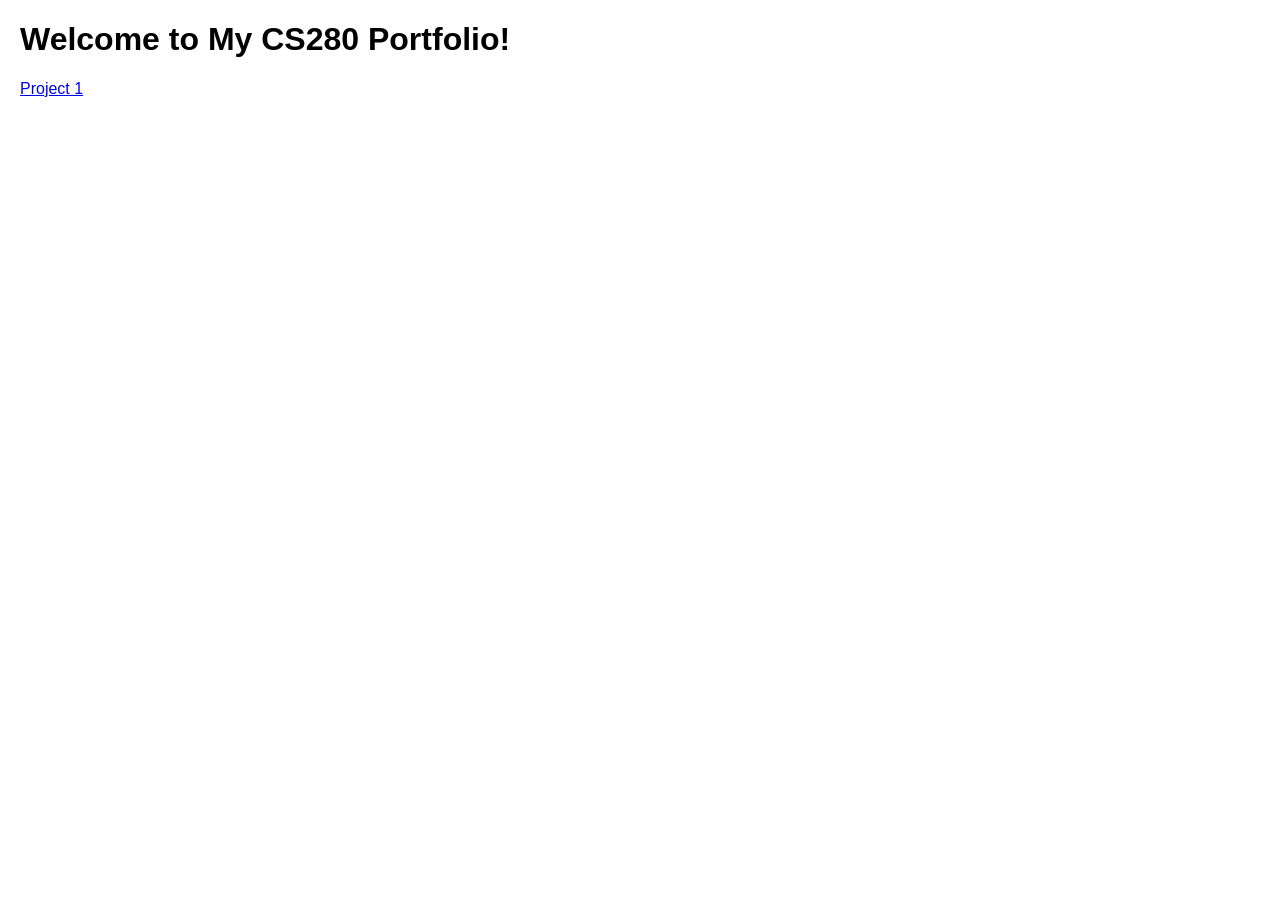
==== index.html @ 4edcb29e "mainpage update" ====
<!DOCTYPE html>
<html>
<head>
    <title>My Portfolio</title>
    <style>
        body {
            font-family: Arial, sans-serif;
            margin: 20px;
        }
    </style>
</head>
<body>
    <h1>Welcome to My CS280 Portfolio!</h1>
    <a href="./1/index.html">Project 1</a>
</body>
</html>
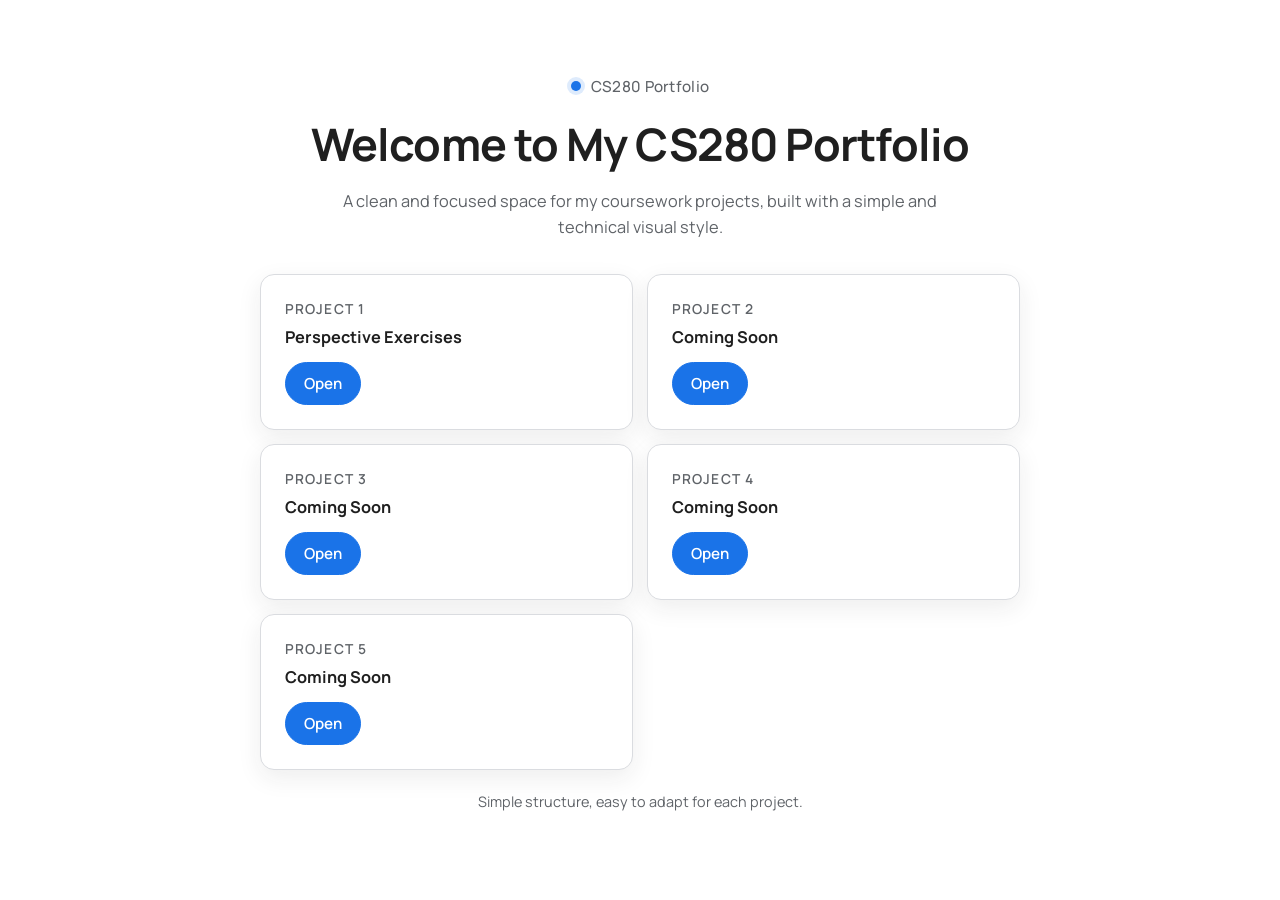
==== commit cbe52572: "update on css" ====
--- a/index.html
+++ b/index.html
@@ -1,16 +1,193 @@
 <!DOCTYPE html>
-<html>
+<html lang="en">
 <head>
+    <meta charset="UTF-8" />
+    <meta name="viewport" content="width=device-width, initial-scale=1.0" />
     <title>My Portfolio</title>
     <style>
+        @import url("https://fonts.googleapis.com/css2?family=Manrope:wght@400;500;700&display=swap");
+
+        :root {
+            --bg: #ffffff;
+            --text: #1f1f1f;
+            --muted: #5f6368;
+            --border: #dadce0;
+            --primary: #1a73e8;
+            --surface: #ffffff;
+            --shadow: 0 8px 24px rgba(32, 33, 36, 0.08);
+        }
+
+        * {
+            box-sizing: border-box;
+        }
+
         body {
-            font-family: Arial, sans-serif;
-            margin: 20px;
+            margin: 0;
+            min-height: 100vh;
+            display: grid;
+            place-items: center;
+            padding: 24px;
+            background: var(--bg);
+            color: var(--text);
+            font-family: "Manrope", "Segoe UI", sans-serif;
+        }
+
+        .main {
+            width: 100%;
+            max-width: 760px;
+            text-align: center;
+        }
+
+        .brand {
+            display: inline-flex;
+            align-items: center;
+            gap: 10px;
+            margin-bottom: 16px;
+            color: var(--muted);
+            font-size: 0.95rem;
+            font-weight: 500;
+            letter-spacing: 0.02em;
+        }
+
+        .dot {
+            width: 10px;
+            height: 10px;
+            border-radius: 50%;
+            background: var(--primary);
+            box-shadow: 0 0 0 4px rgba(26, 115, 232, 0.14);
+        }
+
+        h1 {
+            margin: 0;
+            font-size: clamp(1.8rem, 3.8vw, 2.8rem);
+            font-weight: 700;
+            letter-spacing: -0.02em;
+        }
+
+        .subtitle {
+            margin: 14px auto 34px;
+            max-width: 640px;
+            color: var(--muted);
+            font-size: 1.02rem;
+            line-height: 1.6;
+        }
+
+        .project-card {
+            border: 1px solid var(--border);
+            border-radius: 14px;
+            background: var(--surface);
+            box-shadow: var(--shadow);
+            padding: 24px;
+            text-align: left;
+            transition: border-color 160ms ease, transform 160ms ease;
+        }
+
+        .project-list {
+            display: grid;
+            grid-template-columns: repeat(2, minmax(0, 1fr));
+            gap: 14px;
+            padding: 0;
+            margin: 0;
+            list-style: none;
+        }
+
+        .project-card:hover {
+            border-color: #c1c7d0;
+            transform: translateY(-2px);
+        }
+
+        .project-label {
+            margin: 0 0 8px;
+            color: var(--muted);
+            font-size: 0.86rem;
+            font-weight: 600;
+            letter-spacing: 0.08em;
+            text-transform: uppercase;
+        }
+
+        .project-title {
+            margin: 0 0 14px;
+            font-size: 1.02rem;
+            font-weight: 700;
+        }
+
+        .project-link {
+            display: inline-block;
+            text-decoration: none;
+            color: #ffffff;
+            background: var(--primary);
+            border: 1px solid var(--primary);
+            border-radius: 999px;
+            padding: 10px 18px;
+            font-weight: 600;
+            font-size: 0.95rem;
+            transition: background-color 140ms ease;
+        }
+
+        .project-link:hover {
+            background: #1765c8;
+        }
+
+        .footer {
+            margin-top: 22px;
+            color: var(--muted);
+            font-size: 0.9rem;
+        }
+
+        @media (max-width: 560px) {
+            .project-list {
+                grid-template-columns: 1fr;
+            }
+
+            .project-card {
+                padding: 20px;
+            }
         }
     </style>
 </head>
 <body>
-    <h1>Welcome to My CS280 Portfolio!</h1>
-    <a href="./1/index.html">Project 1</a>
+    <main class="main">
+        <div class="brand">
+            <span class="dot" aria-hidden="true"></span>
+            <span>CS280 Portfolio</span>
+        </div>
+        <h1>Welcome to My CS280 Portfolio</h1>
+        <p class="subtitle">
+            A clean and focused space for my coursework projects, built with a simple
+            and technical visual style.
+        </p>
+
+        <section aria-label="Projects">
+            <ul class="project-list">
+                <li class="project-card">
+                    <p class="project-label">Project 1</p>
+                    <h2 class="project-title">Perspective Exercises</h2>
+                    <a class="project-link" href="./1/index.html">Open</a>
+                </li>
+                <li class="project-card">
+                    <p class="project-label">Project 2</p>
+                    <h2 class="project-title">Coming Soon</h2>
+                    <a class="project-link" href="./2/index.html">Open</a>
+                </li>
+                <li class="project-card">
+                    <p class="project-label">Project 3</p>
+                    <h2 class="project-title">Coming Soon</h2>
+                    <a class="project-link" href="./3/index.html">Open</a>
+                </li>
+                <li class="project-card">
+                    <p class="project-label">Project 4</p>
+                    <h2 class="project-title">Coming Soon</h2>
+                    <a class="project-link" href="./4/index.html">Open</a>
+                </li>
+                <li class="project-card">
+                    <p class="project-label">Project 5</p>
+                    <h2 class="project-title">Coming Soon</h2>
+                    <a class="project-link" href="./5/index.html">Open</a>
+                </li>
+            </ul>
+        </section>
+
+        <p class="footer">Simple structure, easy to adapt for each project.</p>
+    </main>
 </body>
 </html>
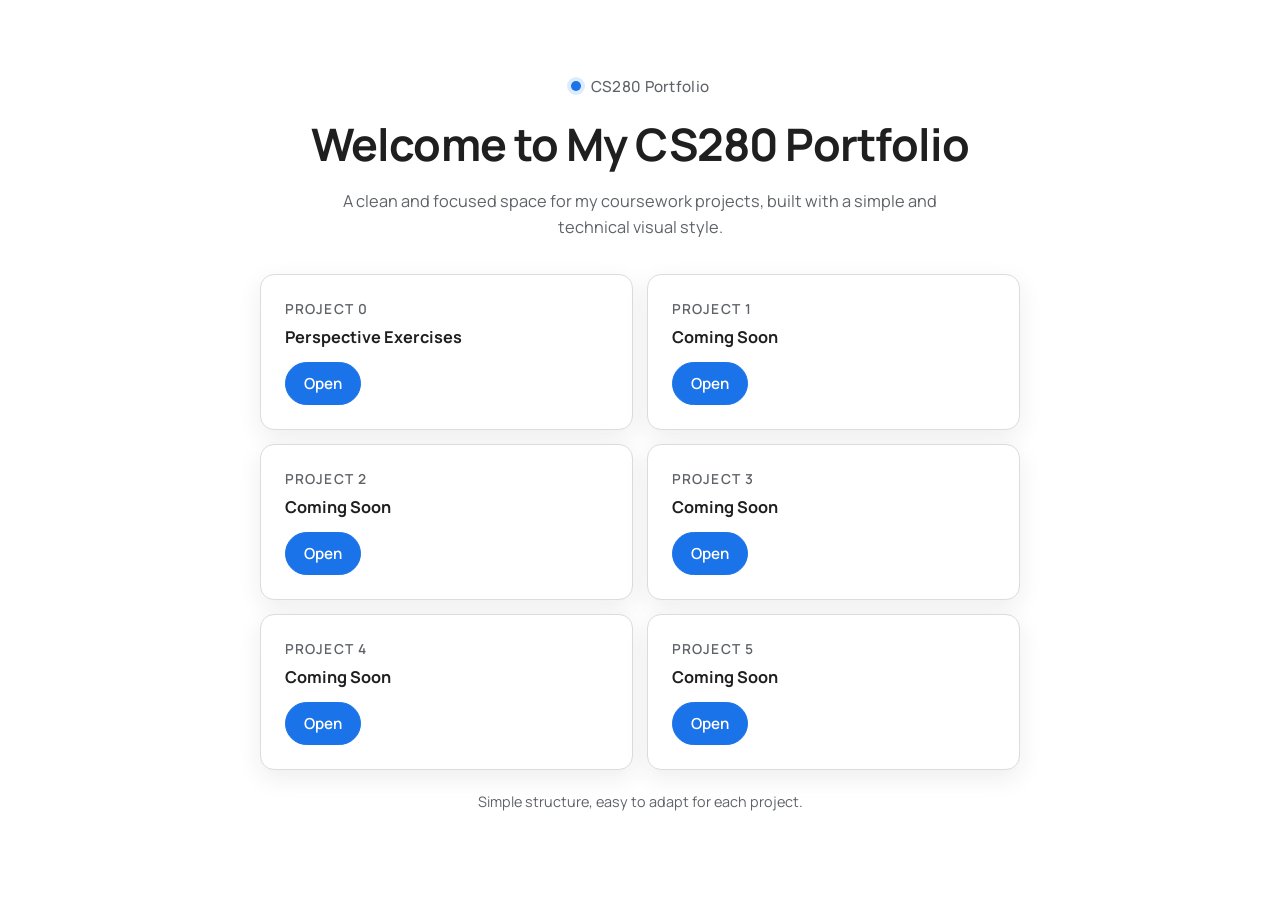
==== commit 8793e39b: "change on project number" ====
--- a/index.html
+++ b/index.html
@@ -160,8 +160,13 @@
         <section aria-label="Projects">
             <ul class="project-list">
                 <li class="project-card">
+                    <p class="project-label">Project 0</p>
+                    <h2 class="project-title">Perspective Exercises</h2>
+                    <a class="project-link" href="./0/index.html">Open</a>
+                </li>
+                <li class="project-card">
                     <p class="project-label">Project 1</p>
-                    <h2 class="project-title">Perspective Exercises</h2>
+                    <h2 class="project-title">Coming Soon</h2>
                     <a class="project-link" href="./1/index.html">Open</a>
                 </li>
                 <li class="project-card">
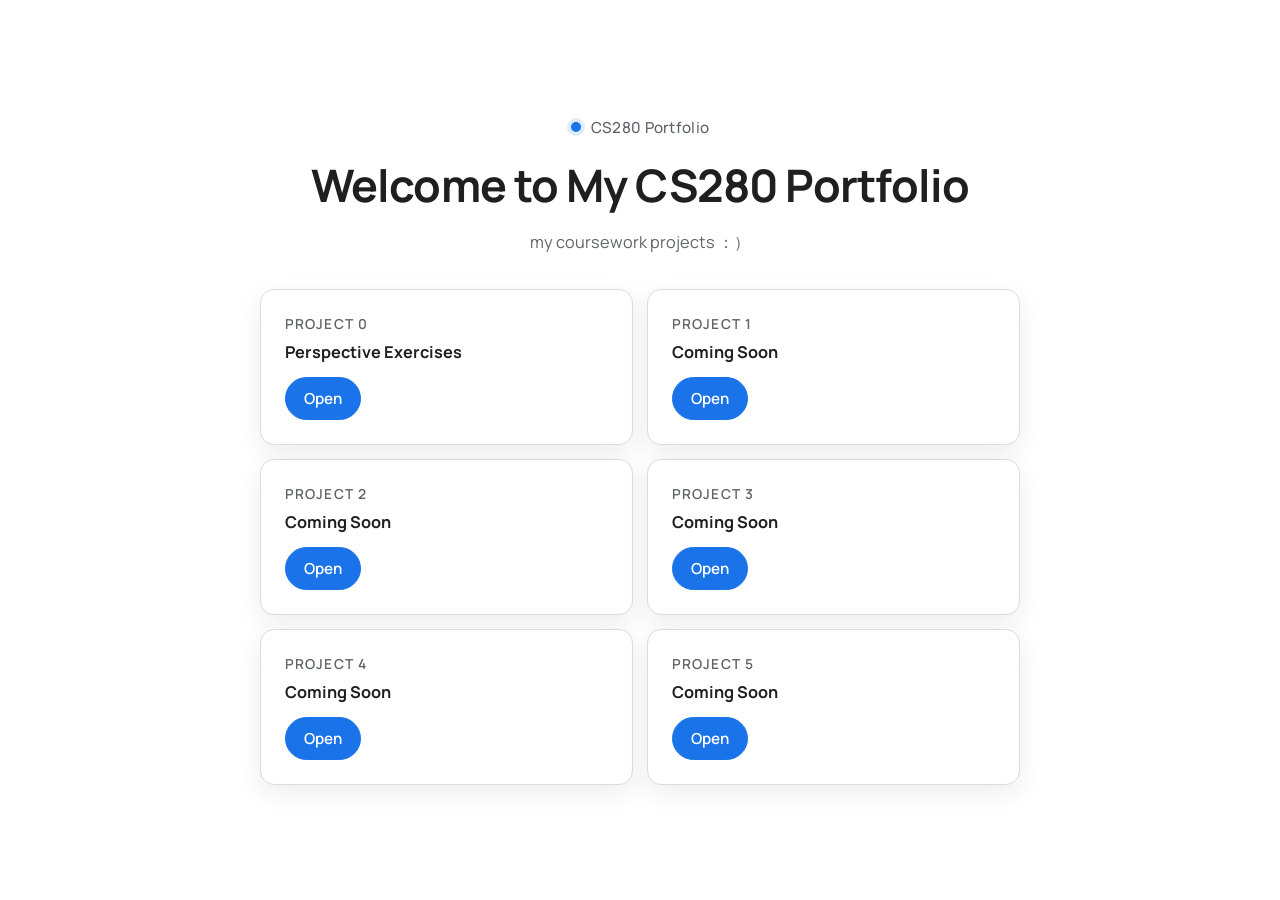
==== commit d6eec6db: "modify subtitle" ====
--- a/index.html
+++ b/index.html
@@ -153,8 +153,7 @@
         </div>
         <h1>Welcome to My CS280 Portfolio</h1>
         <p class="subtitle">
-            A clean and focused space for my coursework projects, built with a simple
-            and technical visual style.
+            my coursework projects ：）
         </p>
 
         <section aria-label="Projects">
@@ -192,7 +191,6 @@
             </ul>
         </section>
 
-        <p class="footer">Simple structure, easy to adapt for each project.</p>
     </main>
 </body>
 </html>
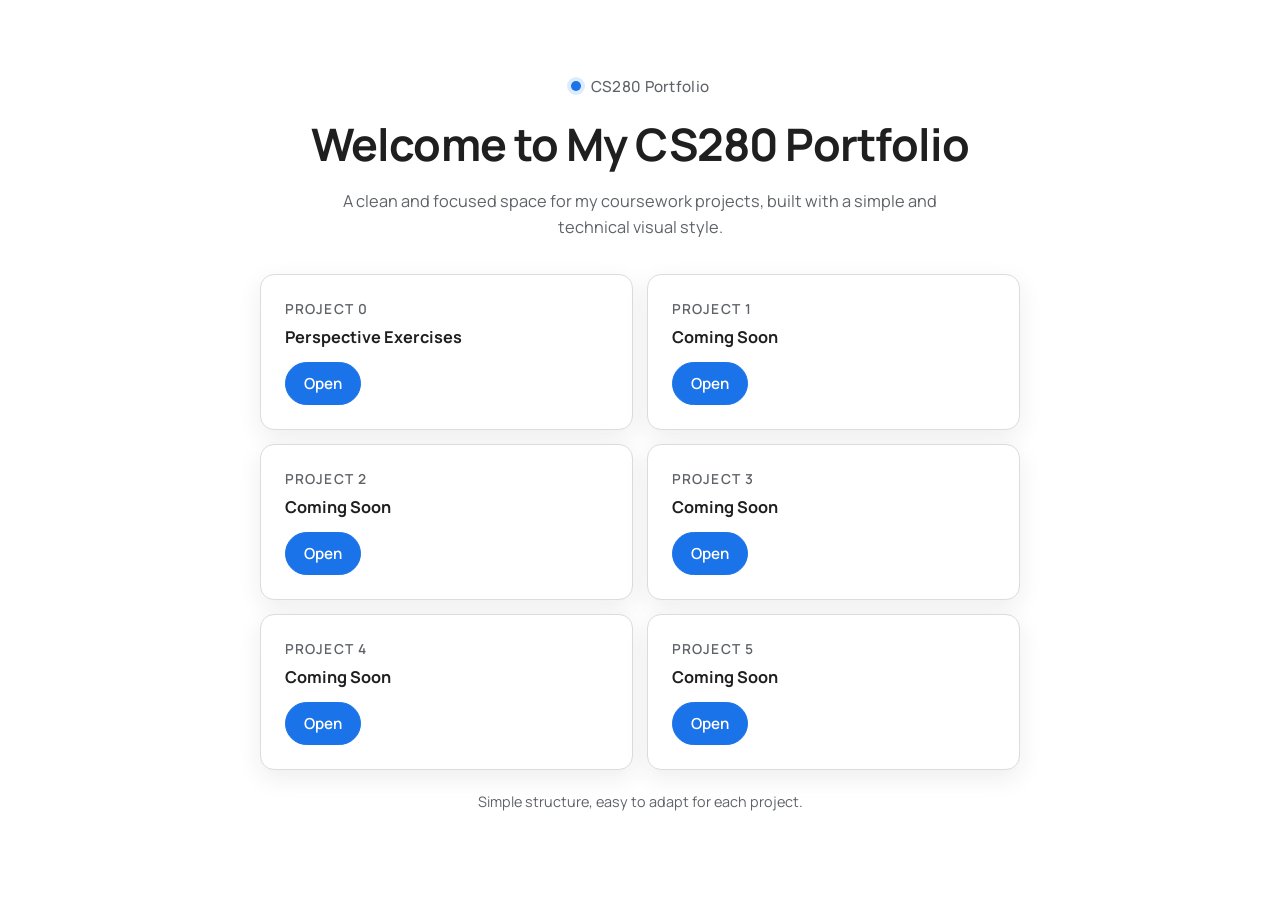
==== commit bb07f4f6: "p2 finish" ====
--- a/index.html
+++ b/index.html
@@ -153,7 +153,8 @@
         </div>
         <h1>Welcome to My CS280 Portfolio</h1>
         <p class="subtitle">
-            my coursework projects ：）
+            A clean and focused space for my coursework projects, built with a simple
+            and technical visual style.
         </p>
 
         <section aria-label="Projects">
@@ -191,6 +192,7 @@
             </ul>
         </section>
 
+        <p class="footer">Simple structure, easy to adapt for each project.</p>
     </main>
 </body>
 </html>
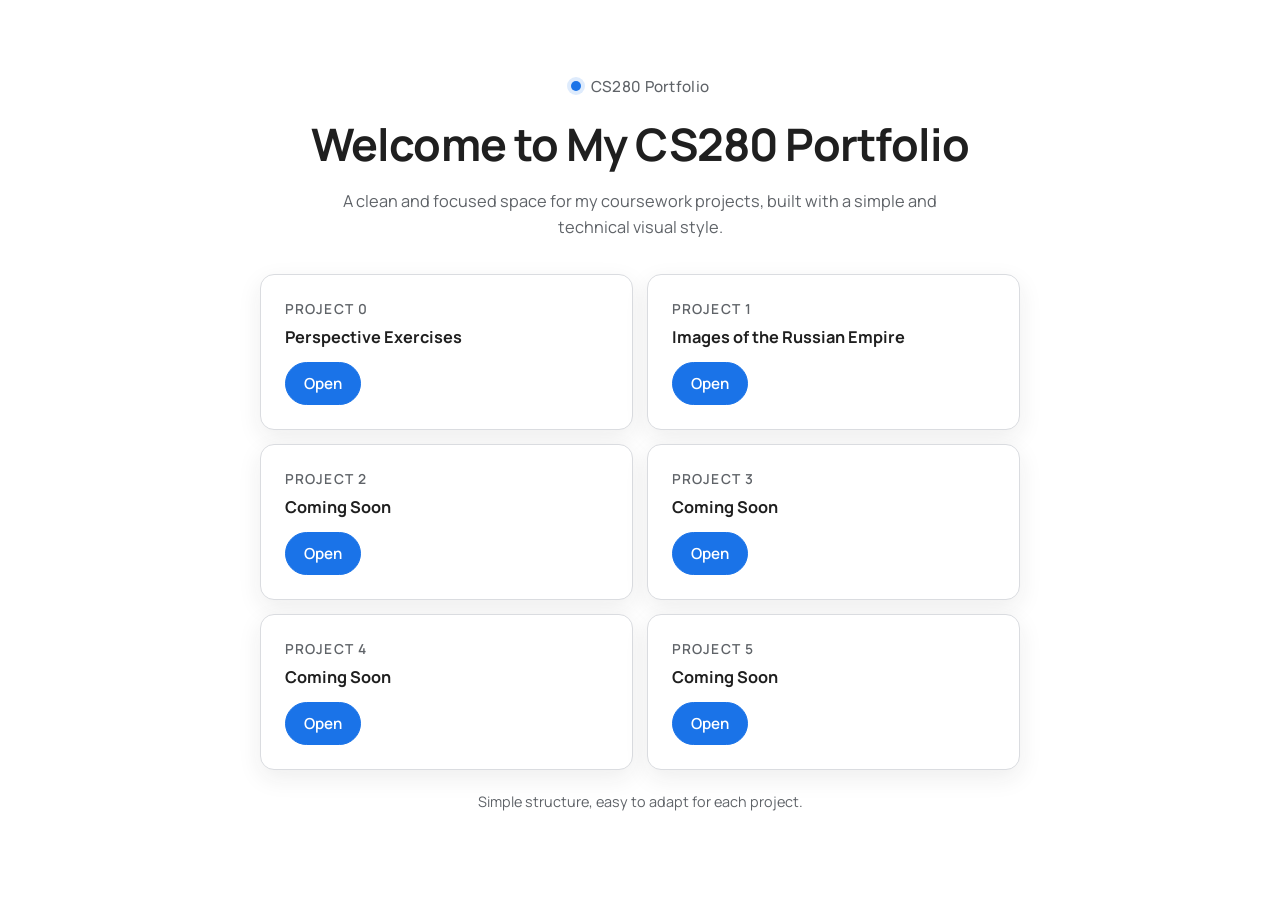
==== commit d24832f9: "repair on html unmatch" ====
--- a/index.html
+++ b/index.html
@@ -166,7 +166,7 @@
                 </li>
                 <li class="project-card">
                     <p class="project-label">Project 1</p>
-                    <h2 class="project-title">Coming Soon</h2>
+                    <h2 class="project-title">Images of the Russian Empire</h2>
                     <a class="project-link" href="./1/index.html">Open</a>
                 </li>
                 <li class="project-card">
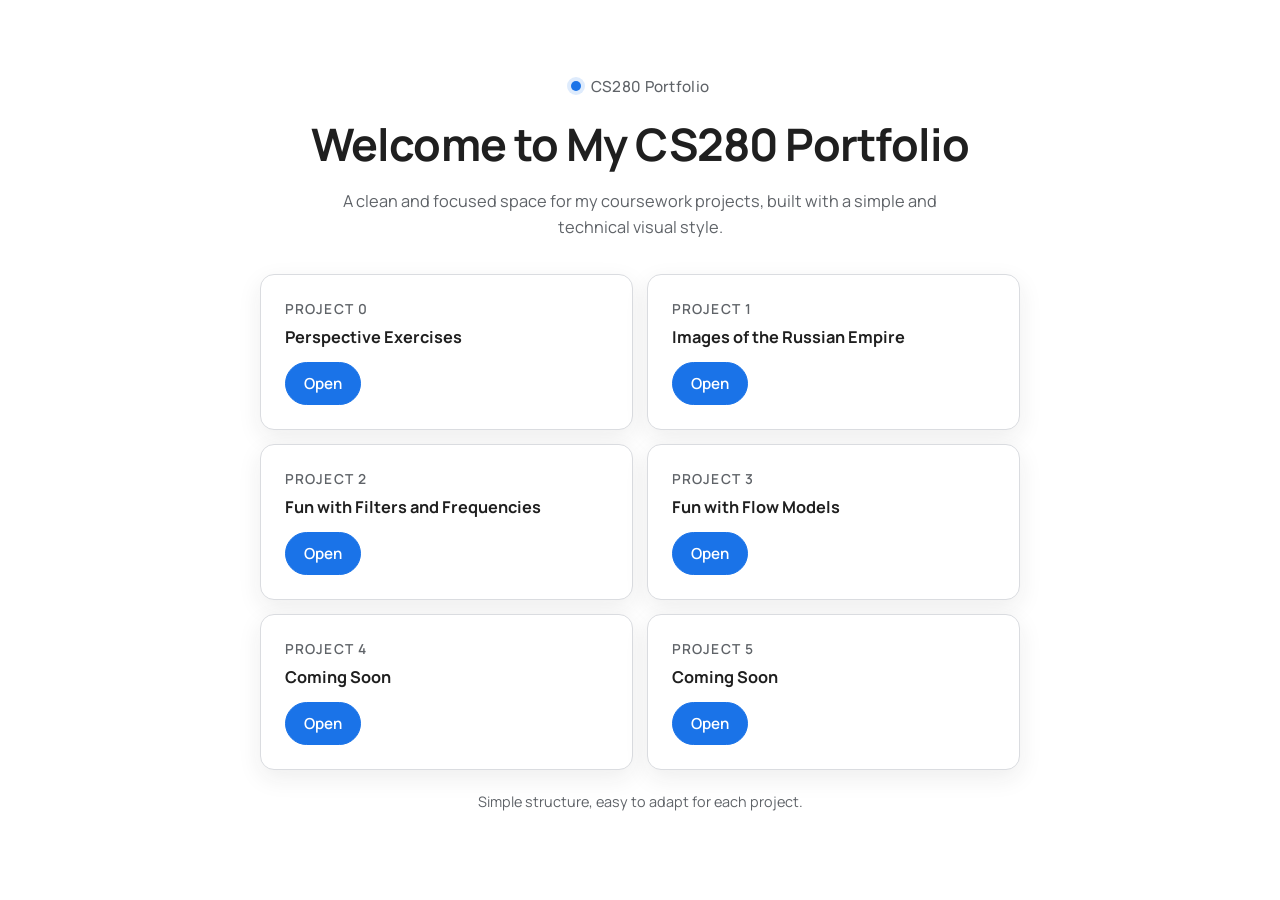
==== commit 325e66cd: "visual change" ====
--- a/index.html
+++ b/index.html
@@ -171,12 +171,12 @@
                 </li>
                 <li class="project-card">
                     <p class="project-label">Project 2</p>
-                    <h2 class="project-title">Coming Soon</h2>
+                    <h2 class="project-title">Fun with Filters and Frequencies</h2>
                     <a class="project-link" href="./2/index.html">Open</a>
                 </li>
                 <li class="project-card">
                     <p class="project-label">Project 3</p>
-                    <h2 class="project-title">Coming Soon</h2>
+                    <h2 class="project-title">Fun with Flow Models</h2>
                     <a class="project-link" href="./3/index.html">Open</a>
                 </li>
                 <li class="project-card">
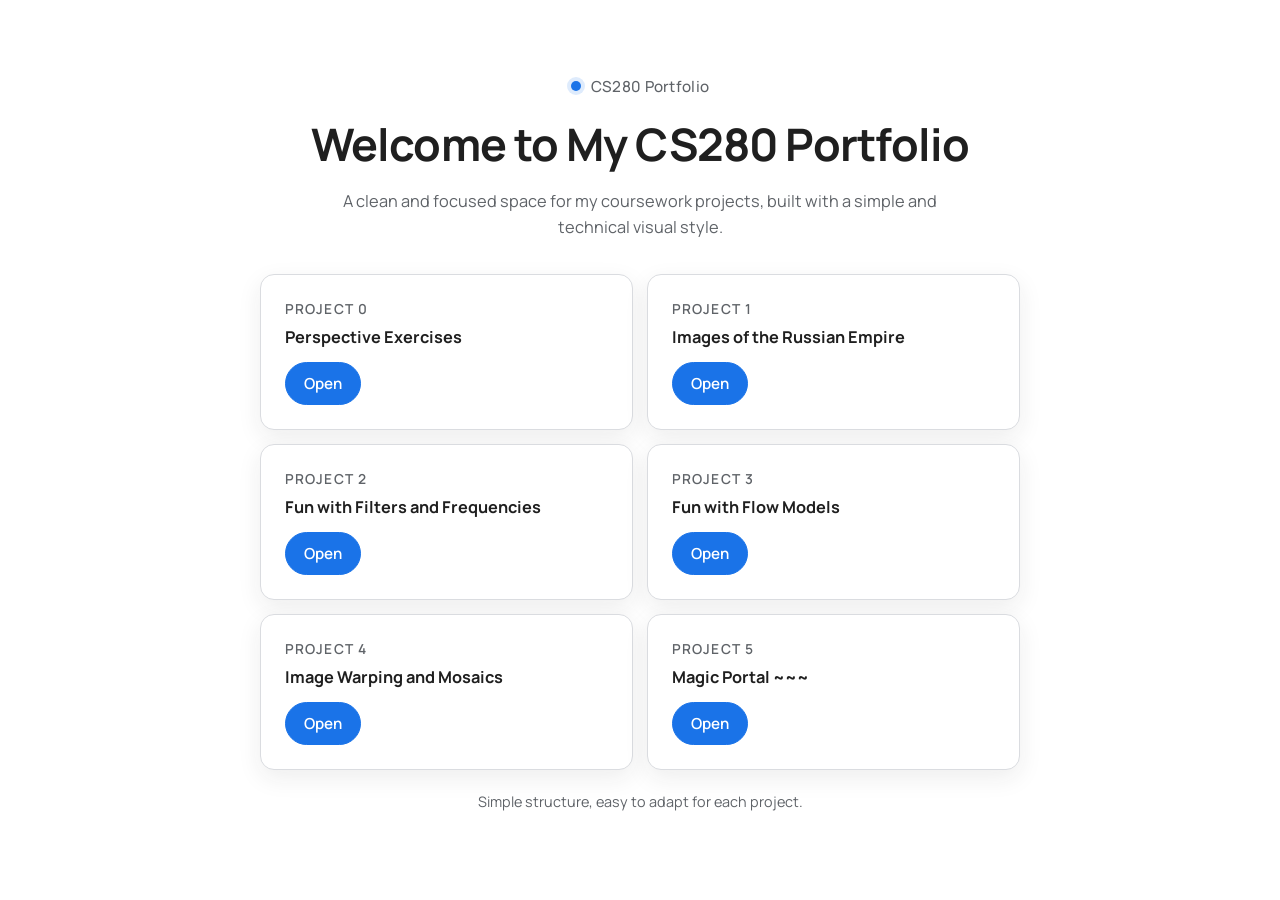
==== commit aa2fc06e: "lag" ====
--- a/index.html
+++ b/index.html
@@ -181,12 +181,12 @@
                 </li>
                 <li class="project-card">
                     <p class="project-label">Project 4</p>
-                    <h2 class="project-title">Coming Soon</h2>
+                    <h2 class="project-title">Image Warping and Mosaics</h2>
                     <a class="project-link" href="./4/index.html">Open</a>
                 </li>
                 <li class="project-card">
                     <p class="project-label">Project 5</p>
-                    <h2 class="project-title">Coming Soon</h2>
+                    <h2 class="project-title">Magic Portal ~~~</h2>
                     <a class="project-link" href="./5/index.html">Open</a>
                 </li>
             </ul>
